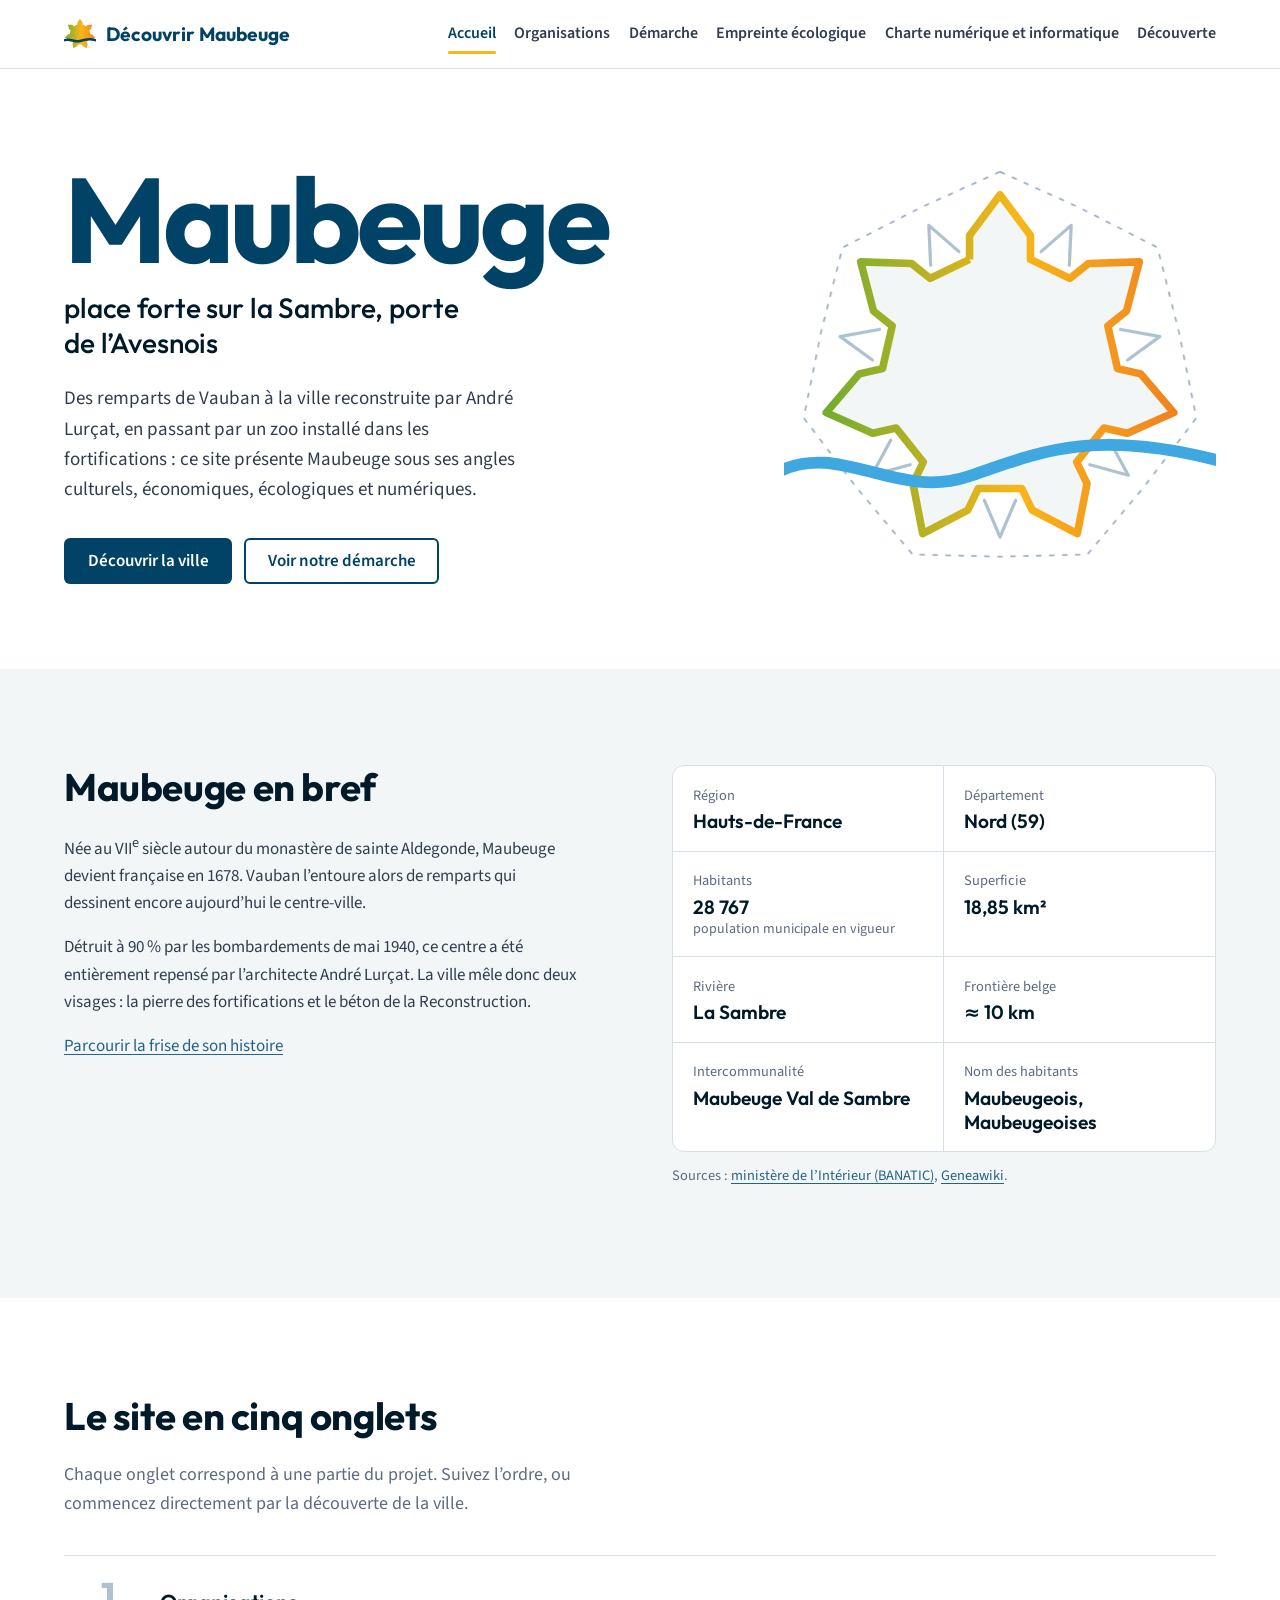
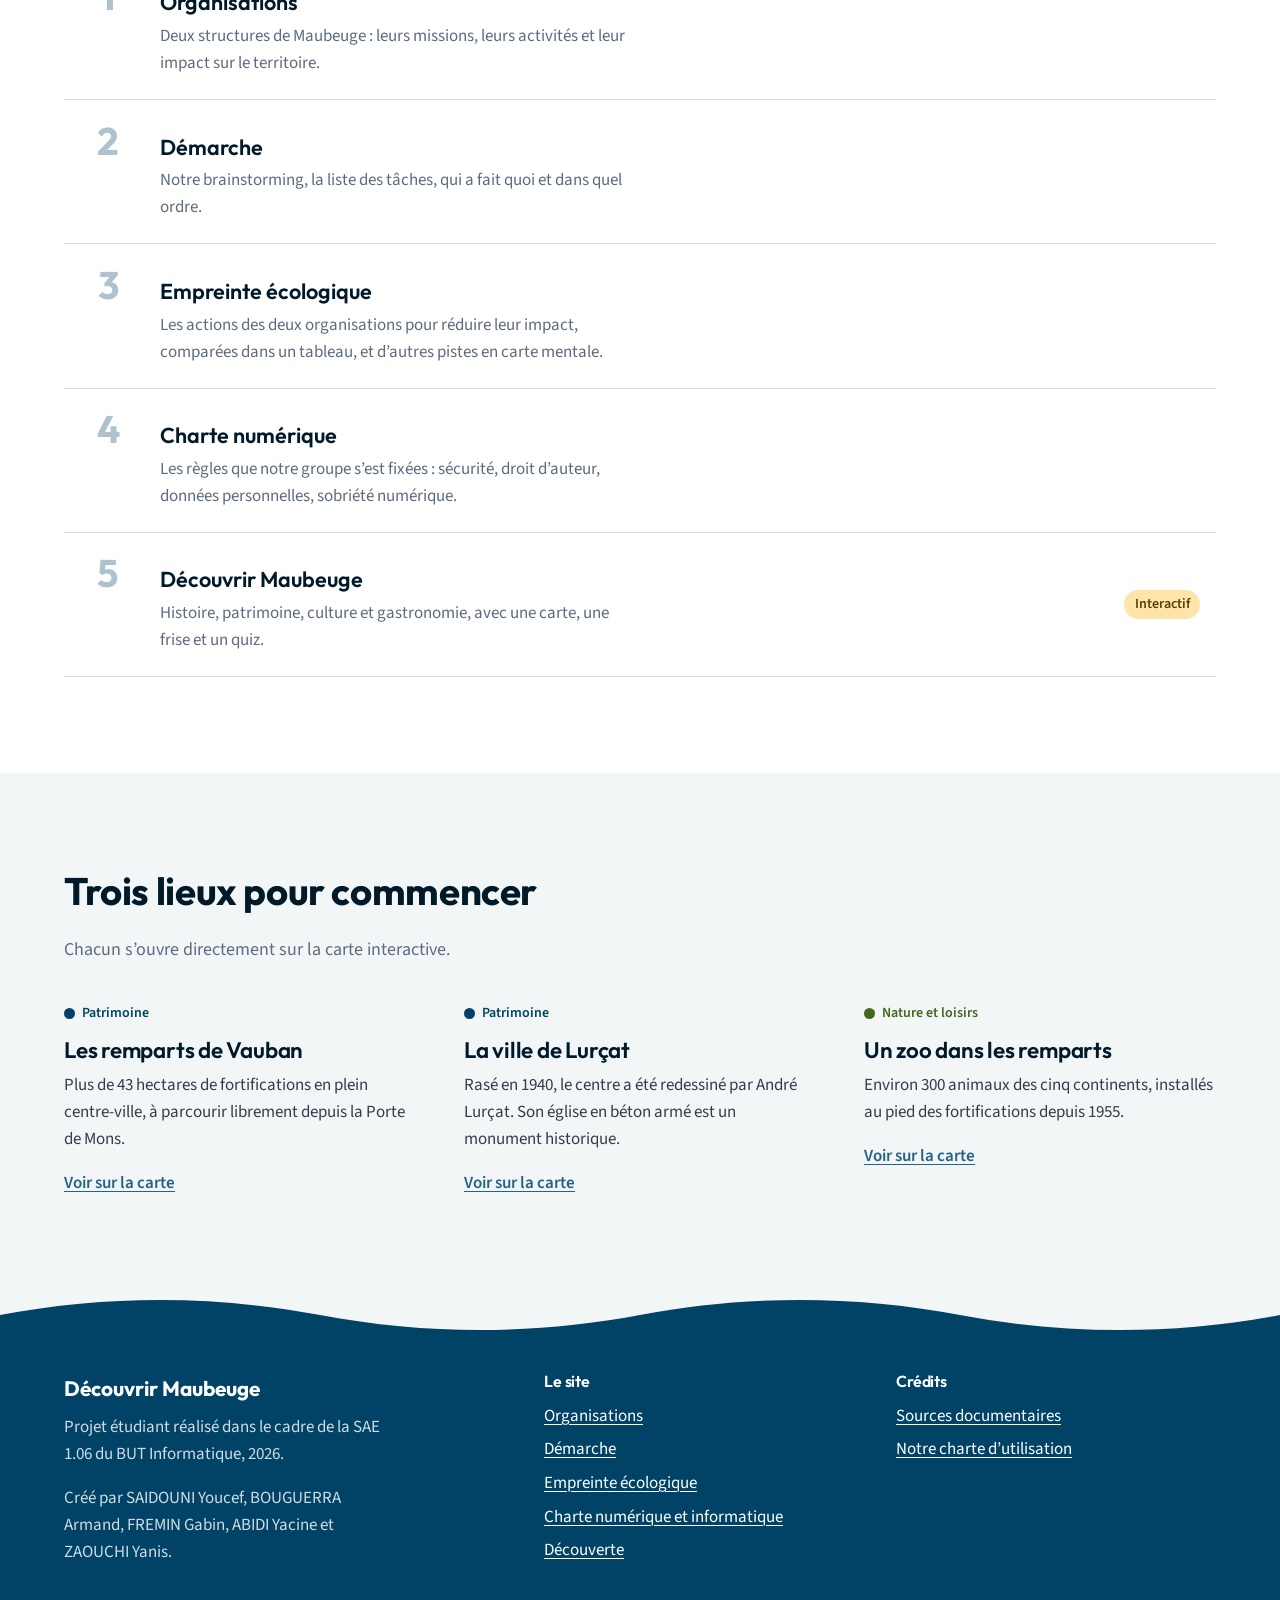
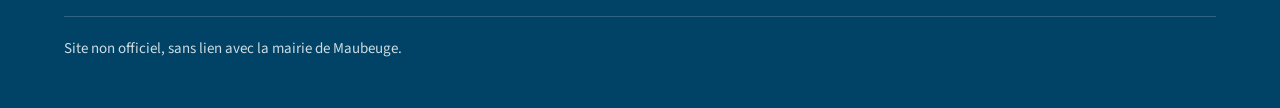
==== index.html @ 4a70b4d7 "Add files via upload" ====
<!DOCTYPE html>
<html lang="fr">
<head>
  <meta charset="UTF-8">
  <meta name="viewport" content="width=device-width, initial-scale=1">
  <title>Découvrir Maubeuge — Accueil</title>
  <meta name="description" content="Site étudiant de découverte de Maubeuge : patrimoine, histoire, organisations locales, empreinte écologique et charte numérique.">
  <link rel="preconnect" href="https://fonts.googleapis.com">
  <link rel="preconnect" href="https://fonts.gstatic.com" crossorigin>
  <link rel="stylesheet" href="https://fonts.googleapis.com/css2?family=Outfit:wght@500;600;700&family=Source+Sans+3:ital,wght@0,400;0,600;1,400&display=swap">
  <link rel="stylesheet" href="css/style.css">
  <link rel="stylesheet" href="css/accueil.css">
</head>
<body>
  <a class="skip-link" href="#contenu">Aller au contenu</a>

  <!-- ============ EN-TÊTE (identique sur toutes les pages) ============ -->
  <header class="site-header">
    <div class="wrap site-header__inner">
      <a class="brand" href="index.html">
        <svg class="brand__mark" viewBox="30 26 340 340" aria-hidden="true" focusable="false">
          <defs>
            <linearGradient id="brand-arc" x1="0" y1="0" x2="1" y2="0">
              <stop offset="0" stop-color="#72AD2E"/>
              <stop offset="0.55" stop-color="#F9B619"/>
              <stop offset="1" stop-color="#F0831F"/>
            </linearGradient>
          </defs>
          <path fill="url(#brand-arc)" d="M171.8 94.8 L171.8 72.7 L200.0 35.0 L228.2 72.7 L228.2 94.8 L264.7 112.4 L281.9 98.6 L329.0 97.1 L317.1 142.7 L299.8 156.5 L308.8 195.9 L330.3 200.8 L360.9 236.7 L317.8 255.8 L296.3 250.9 L271.0 282.5 L280.6 302.4 L271.6 348.7 L229.8 326.9 L220.2 307.0 L179.8 307.0 L170.2 326.9 L128.4 348.7 L119.4 302.4 L129.0 282.5 L103.7 250.9 L82.2 255.8 L39.1 236.7 L69.7 200.8 L91.2 195.9 L100.2 156.5 L82.9 142.7 L71.0 97.1 L118.1 98.6 L135.3 112.4 Z"/>
          <path d="M40 262 C 95 238, 140 290, 200 270 S 305 240, 362 262" fill="none" stroke="#004366" stroke-width="26" stroke-linecap="round"/>
        </svg>
        <span>Découvrir Maubeuge</span>
      </a>

      <nav id="site-nav" class="site-nav" aria-label="Navigation principale">
        <ul>
          <li><a href="index.html" aria-current="page">Accueil</a></li>
          <li><a href="organisations.html">Organisations</a></li>
          <li><a href="demarche.html">Démarche</a></li>
          <li><a href="empreinte.html">Empreinte écologique</a></li>
          <li><a href="charte.html">Charte numérique et informatique</a></li>
          <li><a href="decouverte.html">Découverte</a></li>
        </ul>
      </nav>
    </div>
  </header>

  <main id="contenu">

    <!-- ============ HERO ============ -->
    <section class="hero">
      <div class="wrap hero__grid">
        <div class="hero__text">
          <h1 class="hero__title">
            <span class="hero__name">Maubeuge</span>
            <span class="hero__sub">place forte sur la Sambre, porte de l’Avesnois</span>
          </h1>
          <p class="hero__lead">
            Des remparts de Vauban à la ville reconstruite par André Lurçat, en passant
            par un zoo installé dans les fortifications&nbsp;: ce site présente Maubeuge
            sous ses angles culturels, économiques, écologiques et numériques.
          </p>
          <div class="hero__actions">
            <a class="btn btn--primary" href="decouverte.html">Découvrir la ville</a>
            <a class="btn btn--secondary" href="demarche.html">Voir notre démarche</a>
          </div>
        </div>

        <!-- Plan stylisé d'une place forte bastionnée (illustration, pas un plan réel) -->
        <div class="hero__art" aria-hidden="true">
          <svg class="fort" viewBox="0 0 400 400" focusable="false">
            <defs>
              <linearGradient id="fort-arc" x1="0" y1="0" x2="1" y2="0">
                <stop offset="0" stop-color="#72AD2E"/>
                <stop offset="0.55" stop-color="#F9B619"/>
                <stop offset="1" stop-color="#F0831F"/>
              </linearGradient>
            </defs>
            <path class="fort__glacis" d="M200.0 13.6 L273.7 46.9 L345.8 83.8 L365.7 162.2 L381.8 241.5 L332.9 306.0 L280.9 368.0 L200.0 370.0 L119.1 368.0 L67.1 306.0 L18.2 241.5 L34.3 162.2 L54.2 83.8 L126.3 46.9 Z"/>
            <path class="fort__demilunes" d="M238.1 87.5 L265.9 63.2 L264.2 100.0 M311.7 159.6 L348.0 166.2 L318.2 187.9 M301.2 262.2 L318.7 294.6 L283.2 284.8 M214.5 317.9 L200.0 351.8 L185.5 317.9 M116.8 284.8 L81.3 294.6 L98.8 262.2 M81.8 187.9 L52.0 166.2 L88.3 159.6 M135.8 100.0 L134.1 63.2 L161.9 87.5"/>
            <path class="fort__enceinte" pathLength="1" d="M171.8 94.8 L171.8 72.7 L200.0 35.0 L228.2 72.7 L228.2 94.8 L264.7 112.4 L281.9 98.6 L329.0 97.1 L317.1 142.7 L299.8 156.5 L308.8 195.9 L330.3 200.8 L360.9 236.7 L317.8 255.8 L296.3 250.9 L271.0 282.5 L280.6 302.4 L271.6 348.7 L229.8 326.9 L220.2 307.0 L179.8 307.0 L170.2 326.9 L128.4 348.7 L119.4 302.4 L129.0 282.5 L103.7 250.9 L82.2 255.8 L39.1 236.7 L69.7 200.8 L91.2 195.9 L100.2 156.5 L82.9 142.7 L71.0 97.1 L118.1 98.6 L135.3 112.4 Z"/>
            <path class="fort__sambre" pathLength="1" d="M-6 292 C 50 262, 105 318, 170 296 S 285 250, 406 282"/>
          </svg>
        </div>
      </div>
    </section>

    <!-- ============ MAUBEUGE EN BREF ============ -->
    <section class="section section--alt" aria-labelledby="bref-titre">
      <div class="wrap bref">
        <div class="prose">
          <h2 id="bref-titre">Maubeuge en bref</h2>
          <p>
            Née au VII<sup>e</sup> siècle autour du monastère de sainte Aldegonde, Maubeuge
            devient française en 1678. Vauban l’entoure alors de remparts qui dessinent
            encore aujourd’hui le centre-ville.
          </p>
          <p>
            Détruit à 90&nbsp;% par les bombardements de mai 1940, ce centre a été entièrement
            repensé par l’architecte André Lurçat. La ville mêle donc deux visages&nbsp;:
            la pierre des fortifications et le béton de la Reconstruction.
          </p>
          <p>
            <a href="decouverte.html#histoire">Parcourir la frise de son histoire</a>
          </p>
        </div>

        <div>
          <dl class="idcard" aria-label="Carte d’identité de Maubeuge">
            <div><dt>Région</dt><dd>Hauts-de-France</dd></div>
            <div><dt>Département</dt><dd>Nord (59)</dd></div>
            <div><dt>Habitants</dt><dd>28 767<small>population municipale en vigueur</small></dd></div>
            <div><dt>Superficie</dt><dd>18,85 km²</dd></div>
            <div><dt>Rivière</dt><dd>La Sambre</dd></div>
            <div><dt>Frontière belge</dt><dd>≈ 10 km</dd></div>
            <div><dt>Intercommunalité</dt><dd>Maubeuge Val de Sambre</dd></div>
            <div><dt>Nom des habitants</dt><dd>Maubeugeois, Maubeugeoises</dd></div>
          </dl>
          <p class="source-note">
            Sources&nbsp;: <a href="https://www.banatic.interieur.gouv.fr/commune/59392-Maubeuge">ministère de l’Intérieur (BANATIC)</a>,
            <a href="https://fr.geneawiki.com/wiki/59392_-_Maubeuge">Geneawiki</a>.
          </p>
        </div>
      </div>
    </section>

    <!-- ============ SOMMAIRE DES 5 ONGLETS ============ -->
    <section class="section" aria-labelledby="sommaire-titre">
      <div class="wrap">
        <h2 id="sommaire-titre">Le site en cinq onglets</h2>
        <p class="section__intro">
          Chaque onglet correspond à une partie du projet. Suivez l’ordre, ou commencez
          directement par la découverte de la ville.
        </p>

        <ol class="sommaire">
          <li>
            <a class="sommaire__item" href="organisations.html">
              <span class="sommaire__num" aria-hidden="true">1</span>
              <span>
                <span class="sommaire__title">Organisations</span>
                <span class="sommaire__desc">Deux structures de Maubeuge&nbsp;: leurs missions, leurs activités et leur impact sur le territoire.</span>
              </span>
            </a>
          </li>
          <li>
            <a class="sommaire__item" href="demarche.html">
              <span class="sommaire__num" aria-hidden="true">2</span>
              <span>
                <span class="sommaire__title">Démarche</span>
                <span class="sommaire__desc">Notre brainstorming, la liste des tâches, qui a fait quoi et dans quel ordre.</span>
              </span>
            </a>
          </li>
          <li>
            <a class="sommaire__item" href="empreinte.html">
              <span class="sommaire__num" aria-hidden="true">3</span>
              <span>
                <span class="sommaire__title">Empreinte écologique</span>
                <span class="sommaire__desc">Les actions des deux organisations pour réduire leur impact, comparées dans un tableau, et d’autres pistes en carte mentale.</span>
              </span>
            </a>
          </li>
          <li>
            <a class="sommaire__item" href="charte.html">
              <span class="sommaire__num" aria-hidden="true">4</span>
              <span>
                <span class="sommaire__title">Charte numérique</span>
                <span class="sommaire__desc">Les règles que notre groupe s’est fixées&nbsp;: sécurité, droit d’auteur, données personnelles, sobriété numérique.</span>
              </span>
            </a>
          </li>
          <li>
            <a class="sommaire__item" href="decouverte.html">
              <span class="sommaire__num" aria-hidden="true">5</span>
              <span>
                <span class="sommaire__title">Découvrir Maubeuge</span>
                <span class="sommaire__desc">Histoire, patrimoine, culture et gastronomie, avec une carte, une frise et un quiz.</span>
              </span>
              <span class="sommaire__badge">Interactif</span>
            </a>
          </li>
        </ol>
      </div>
    </section>

    <!-- ============ TROIS LIEUX ============ -->
    <section class="section section--alt" aria-labelledby="lieux-titre">
      <div class="wrap">
        <h2 id="lieux-titre">Trois lieux pour commencer</h2>
        <p class="section__intro">Chacun s’ouvre directement sur la carte interactive.</p>

        <ul class="teasers">
          <li class="teaser">
            <span class="tag tag--patrimoine">Patrimoine</span>
            <h3>Les remparts de Vauban</h3>
            <p>Plus de 43 hectares de fortifications en plein centre-ville, à parcourir librement depuis la Porte de Mons.</p>
            <a href="decouverte.html#carte">Voir <span class="sr-only">les remparts </span>sur la carte</a>
          </li>
          <li class="teaser">
            <span class="tag tag--patrimoine">Patrimoine</span>
            <h3>La ville de Lurçat</h3>
            <p>Rasé en 1940, le centre a été redessiné par André Lurçat. Son église en béton armé est un monument historique.</p>
            <a href="decouverte.html#carte">Voir <span class="sr-only">l’église Saint-Pierre-Saint-Paul </span>sur la carte</a>
          </li>
          <li class="teaser">
            <span class="tag tag--nature">Nature et loisirs</span>
            <h3>Un zoo dans les remparts</h3>
            <p>Environ 300 animaux des cinq continents, installés au pied des fortifications depuis 1955.</p>
            <a href="decouverte.html#carte">Voir <span class="sr-only">le zoo </span>sur la carte</a>
          </li>
        </ul>
      </div>
    </section>

  </main>

  <!-- ============ PIED DE PAGE (identique sur toutes les pages) ============ -->
  <footer class="site-footer">
    <svg class="site-footer__wave" viewBox="0 0 1440 40" preserveAspectRatio="none" aria-hidden="true" focusable="false">
      <path d="M0 40 V22 C120 2 240 2 360 22 C480 42 600 42 720 22 C840 2 960 2 1080 22 C1200 42 1320 42 1440 22 V40 Z"/>
    </svg>
    <div class="site-footer__body">
      <div class="wrap">
        <div class="site-footer__grid">
          <div>
            <p class="site-footer__brand">Découvrir Maubeuge</p>
            <p>Projet étudiant réalisé dans le cadre de la SAE 1.06 du BUT Informatique, 2026.</p>
            <p>Créé par SAIDOUNI Youcef, BOUGUERRA Armand, FREMIN Gabin, ABIDI Yacine et ZAOUCHI Yanis.</p>
          </div>
          <nav aria-label="Pied de page">
            <h2>Le site</h2>
            <ul>
              <li><a href="organisations.html">Organisations</a></li>
              <li><a href="demarche.html">Démarche</a></li>
              <li><a href="empreinte.html">Empreinte écologique</a></li>
              <li><a href="charte.html">Charte numérique et informatique</a></li>
              <li><a href="decouverte.html">Découverte</a></li>
            </ul>
          </nav>
          <div>
            <h2>Crédits</h2>
            <ul>
              <li><a href="decouverte.html#sources">Sources documentaires</a></li>
              <li><a href="charte.html">Notre charte d’utilisation</a></li>
            </ul>
          </div>
        </div>
        <p class="site-footer__legal">Site non officiel, sans lien avec la mairie de Maubeuge.</p>
      </div>
    </div>
  </footer>

</body>
</html>
---- css/style.css ----
/* ==========================================================================
   Découvrir Maubeuge — feuille de style commune
   À utiliser sur TOUTES les pages du site (accueil + 5 onglets).
   Les couleurs viennent de la charte « Palette Ville de Maubeuge ».
   ========================================================================== */

:root {
  /* --- Échelles de la palette (extraits utiles) --- */
  --bleu-50: #F2F6F7;
  --bleu-100: #CFDCE2;
  --bleu-200: #ADC2CE;
  --bleu-600: #225C7A;
  --bleu-700: #004366;
  --bleu-800: #003855;
  --bleu-900: #001A2A;

  --sambre-50: #F5FBFD;
  --sambre-100: #C7E6F6;
  --sambre-300: #6BBCE7;
  --sambre-400: #40A8E0;
  --sambre-700: #246386;

  --vert-50: #F8FBF5;
  --vert-100: #D6E7C2;
  --vert-400: #72AD2E;
  --vert-600: #507B20;
  --vert-700: #43671B;

  --orange-50: #FEF9F4;
  --orange-100: #FBDBBE;
  --orange-400: #F0831F;
  --orange-600: #A95B15;
  --orange-700: #8E4C12;

  --soleil-50: #FFFBF4;
  --soleil-100: #FDE4A8;
  --soleil-300: #F9B619;
  --soleil-900: #5A4108;

  --ardoise-50: #FAFBFC;
  --ardoise-100: #D6DEE7;
  --ardoise-300: #93A8C0;
  --ardoise-600: #5C6B7F;
  --ardoise-700: #4D5C6E;
  --ardoise-900: #313D4D;

  /* --- Rôles (à utiliser dans le code des pages) --- */
  --color-bg: #FFFFFF;
  --color-bg-alt: #F2F6F7;
  --color-border: #D6DEE7;
  --color-text: #313D4D;
  --color-muted: #5C6B7F;
  --color-heading: #001A2A;
  --color-primary: #004366;
  --color-link: #246386;
  --color-accent: #F0831F;
  --color-highlight: #F9B619;
  --color-success: #507B20;
  --color-warning: #FDE4A8;
  --color-danger: #B42318;

  /* Dégradé signature : l'arc vert → jaune → orange */
  --gradient-arc: linear-gradient(90deg, #72AD2E, #F9B619 55%, #F0831F);

  /* --- Typographie --- */
  --font-display: "Outfit", "Avenir Next", "Segoe UI", system-ui, sans-serif;
  --font-text: "Source Sans 3", "Source Sans Pro", "Segoe UI", system-ui, sans-serif;

  /* --- Mise en page --- */
  --container: 72rem;
  --gutter: clamp(1.25rem, 4vw, 2.5rem);
  --space-section: clamp(3.5rem, 8vw, 6rem);
  --radius-s: 6px;
  --radius-m: 12px;
  --radius-l: 20px;
  --header-h: 4.25rem;
}

/* ---------- Base ---------- */
*,
*::before,
*::after {
  box-sizing: border-box;
}

html {
  scroll-behavior: smooth;
  scroll-padding-top: calc(var(--header-h) + 1rem);
  -webkit-text-size-adjust: 100%;
}

body {
  margin: 0;
  font-family: var(--font-text);
  font-size: 1.0625rem;
  line-height: 1.6;
  color: var(--color-text);
  background: var(--color-bg);
}

img,
svg {
  max-width: 100%;
  display: block;
}

h1,
h2,
h3,
h4 {
  font-family: var(--font-display);
  color: var(--color-heading);
  line-height: 1.15;
  letter-spacing: -0.01em;
  margin: 0 0 0.6em;
}

h1 {
  font-size: clamp(2.4rem, 6vw, 3.75rem);
  font-weight: 700;
}

h2 {
  font-size: clamp(1.75rem, 3.6vw, 2.4rem);
  font-weight: 700;
}

h3 {
  font-size: 1.25rem;
  font-weight: 600;
}

p {
  margin: 0 0 1em;
}

a {
  color: var(--color-link);
  text-decoration-thickness: 1px;
  text-underline-offset: 0.18em;
}

a:hover {
  text-decoration-thickness: 2px;
}

:focus-visible {
  outline: 3px solid var(--sambre-700);
  outline-offset: 3px;
  border-radius: 2px;
}

.sr-only {
  position: absolute;
  width: 1px;
  height: 1px;
  padding: 0;
  margin: -1px;
  overflow: hidden;
  clip: rect(0, 0, 0, 0);
  white-space: nowrap;
  border: 0;
}

.skip-link {
  position: absolute;
  left: 1rem;
  top: -4rem;
  z-index: 100;
  padding: 0.6rem 1rem;
  background: var(--color-primary);
  color: #fff;
  border-radius: var(--radius-s);
  font-weight: 600;
}

.skip-link:focus {
  top: 1rem;
}

.wrap {
  width: 100%;
  max-width: calc(var(--container) + 2 * var(--gutter));
  margin-inline: auto;
  padding-inline: var(--gutter);
}

/* ---------- Sections ---------- */
.section {
  padding-block: var(--space-section);
}

.section--alt {
  background: var(--color-bg-alt);
}

.section__intro {
  max-width: 62ch;
  font-size: 1.125rem;
  color: var(--color-muted);
  margin-bottom: 2.25rem;
}

.prose {
  max-width: 65ch;
}

/* ---------- Boutons ---------- */
.btn {
  display: inline-flex;
  align-items: center;
  justify-content: center;
  gap: 0.5rem;
  min-height: 2.9rem;
  padding: 0.65rem 1.35rem;
  border: 2px solid transparent;
  border-radius: var(--radius-s);
  font-family: var(--font-text);
  font-size: 1.0625rem;
  font-weight: 600;
  line-height: 1.2;
  text-decoration: none;
  cursor: pointer;
  transition: background-color 0.15s ease, color 0.15s ease, border-color 0.15s ease;
}

.btn--primary {
  background: var(--color-primary);
  color: #fff;
}

.btn--primary:hover {
  background: var(--bleu-800);
}

.btn--secondary {
  background: transparent;
  color: var(--color-primary);
  border-color: var(--color-primary);
}

.btn--secondary:hover {
  background: var(--bleu-50);
}

.btn:disabled {
  opacity: 0.45;
  cursor: not-allowed;
}

/* ---------- En-tête ---------- */
.site-header {
  position: sticky;
  top: 0;
  z-index: 1000;
  background: rgba(255, 255, 255, 0.96);
  border-bottom: 1px solid var(--color-border);
  backdrop-filter: saturate(1.4) blur(6px);
}

.site-header__inner {
  display: flex;
  align-items: center;
  justify-content: space-between;
  gap: 1.5rem;
  min-height: var(--header-h);
}

.brand {
  display: inline-flex;
  align-items: center;
  gap: 0.6rem;
  font-family: var(--font-display);
  font-weight: 700;
  font-size: 1.2rem;
  color: var(--color-primary);
  text-decoration: none;
  white-space: nowrap;
}

.brand__mark {
  width: 2rem;
  height: 2rem;
  flex: none;
}

.site-nav ul {
  display: flex;
  flex-wrap: wrap;
  gap: 0.25rem 1.15rem;
  margin: 0;
  padding: 0;
  list-style: none;
}

.site-nav a {
  position: relative;
  display: inline-block;
  padding-block: 0.45rem;
  color: var(--ardoise-900);
  font-weight: 600;
  font-size: 1rem;
  text-decoration: none;
}

.site-nav a::after {
  content: "";
  position: absolute;
  left: 0;
  right: 0;
  bottom: 0;
  height: 3px;
  border-radius: 2px;
  background: transparent;
  transition: background-color 0.15s ease;
}

.site-nav a:hover {
  color: var(--color-primary);
}

.site-nav a:hover::after {
  background: var(--bleu-100);
}

.site-nav a[aria-current="page"] {
  color: var(--color-primary);
}

/* Onglet actif : souligné jaune soleil (rôle « surlignage » de la charte) */
.site-nav a[aria-current="page"]::after {
  background: var(--color-highlight);
}

.nav-toggle {
  display: none;
}

@media (max-width: 68rem) {
  .site-nav {
    position: absolute;
    top: 100%;
    left: 0;
    right: 0;
    display: block;
    background: #fff;
    border-bottom: 1px solid var(--color-border);
    box-shadow: 0 12px 24px -12px rgba(0, 26, 42, 0.25);
  }

  .site-nav ul {
    flex-direction: column;
    gap: 0;
    padding: 0.5rem var(--gutter) 1rem;
  }

  .site-nav a {
    display: block;
    padding-block: 0.8rem;
    border-bottom: 1px solid var(--bleu-50);
  }

  .site-nav a::after {
    right: auto;
    width: 2.5rem;
  }

  .site-header__inner {
    position: relative;
  }
}

@media (max-width: 26rem) {
  .site-header__inner {
    gap: 0.75rem;
  }

  .brand {
    font-size: 1.05rem;
    gap: 0.45rem;
  }

  .brand__mark {
    width: 1.7rem;
    height: 1.7rem;
  }
}

/* ---------- Pied de page ---------- */
.site-footer {
  margin-top: 0;
  color: #fff;
}

.site-footer__wave {
  width: 100%;
  height: 2.5rem;
  fill: var(--color-primary);
  margin-bottom: -1px;
}

/* Si la dernière section de la page a un fond alterné, la vague se pose dessus */
main:has(> .section--alt:last-child) + .site-footer {
  background: var(--color-bg-alt);
}

.site-footer__body {
  background: var(--color-primary);
  padding-block: 2.5rem 2rem;
}

.site-footer__grid {
  display: grid;
  grid-template-columns: 1.4fr 1fr 1fr;
  gap: 2rem;
}

.site-footer__brand {
  font-family: var(--font-display);
  font-weight: 700;
  font-size: 1.3rem;
  margin-bottom: 0.5rem;
}

.site-footer p {
  color: var(--bleu-100);
  max-width: 40ch;
}

.site-footer p.site-footer__brand {
  color: #fff;
}

.site-footer h2 {
  color: #fff;
  font-size: 1rem;
  font-weight: 600;
  margin-bottom: 0.75rem;
}

.site-footer ul {
  list-style: none;
  margin: 0;
  padding: 0;
  display: grid;
  gap: 0.4rem;
}

.site-footer a {
  color: #fff;
}

.site-footer :focus-visible {
  outline-color: var(--soleil-300);
}

.site-footer p.site-footer__legal {
  max-width: none;
  margin-top: 2rem;
  padding-top: 1.25rem;
  border-top: 1px solid rgba(255, 255, 255, 0.18);
  font-size: 0.9375rem;
}

@media (max-width: 48rem) {
  .site-footer__grid {
    grid-template-columns: 1fr;
  }
}

/* ---------- Petits composants partagés ---------- */
.tag {
  display: inline-flex;
  align-items: center;
  gap: 0.4rem;
  font-size: 0.875rem;
  font-weight: 600;
  line-height: 1.3;
}

.tag::before {
  content: "";
  width: 0.7rem;
  height: 0.7rem;
  border-radius: 50%;
  background: currentColor;
  flex: none;
}

/* Catégories : la couleur du texte respecte le contraste AA sur fond blanc */
.tag--patrimoine { color: var(--bleu-700); }
.tag--nature { color: var(--vert-700); }
.tag--culture { color: var(--orange-700); }
.tag--memoire { color: var(--ardoise-700); }

.source-note {
  font-size: 0.9rem;
  color: var(--color-muted);
}

/* Tableau avec défilement horizontal si l'écran est trop étroit */
.table-wrap {
  overflow-x: auto;
  border: 1px solid var(--color-border);
  border-radius: var(--radius-m);
  background: #fff;
}

.table-wrap table {
  width: 100%;
  border-collapse: collapse;
}

.table-wrap th,
.table-wrap td {
  padding: 0.85rem 1rem;
  text-align: left;
  vertical-align: top;
  border-bottom: 1px solid var(--color-border);
}

.table-wrap tbody tr:last-child > * {
  border-bottom: 0;
}

.table-wrap thead th {
  font-family: var(--font-display);
  font-size: 1.05rem;
  font-weight: 600;
  color: var(--color-heading);
  background: var(--color-bg-alt);
}

.table-wrap thead td {
  background: var(--color-bg-alt);
}

/* Liste de sources en deux colonnes (onglets 1 à 4) */
.sources-grid {
  display: grid;
  grid-template-columns: repeat(2, minmax(0, 1fr));
  gap: 1.5rem clamp(2rem, 5vw, 4rem);
}

.sources-grid h3 {
  font-size: 1.1rem;
  margin-bottom: 0.6rem;
}

.sources-grid ul {
  margin: 0;
  padding-left: 1.1rem;
  font-size: 0.975rem;
}

.sources-grid li {
  margin-bottom: 0.45rem;
}

.sources-grid a {
  overflow-wrap: anywhere;
}

@media (max-width: 52rem) {
  .sources-grid {
    grid-template-columns: 1fr;
  }
}

/* ---------- Graphique en barres horizontales (onglets 1 et 4) ----------
   Sur la figure : style="--max: 1000" (valeur la plus grande)
   Sur chaque ligne : style="--v: 420" ; classe is-accent pour la mettre en avant */
.bars {
  margin: 1.75rem 0 0;
  padding: 1.25rem 1.25rem 1rem;
  border: 1px solid var(--color-border);
  border-radius: var(--radius-m);
  background: #fff;
}

.bars figcaption {
  display: flex;
  flex-wrap: wrap;
  justify-content: space-between;
  gap: 0.5rem 1.5rem;
  margin-bottom: 1.1rem;
}

.bars__title {
  font-family: var(--font-display);
  font-size: 1.1rem;
  font-weight: 600;
  color: var(--color-heading);
}

.bars__legend {
  display: flex;
  flex-wrap: wrap;
  gap: 0.35rem 1rem;
  font-size: 0.9rem;
  color: var(--color-muted);
}

.bars__key {
  display: inline-flex;
  align-items: center;
  gap: 0.4rem;
}

.bars__key::before {
  content: "";
  width: 0.8rem;
  height: 0.8rem;
  border-radius: 3px;
  background: var(--ardoise-300);
}

.bars__key--accent::before {
  background: var(--vert-600);
}

.bars__list {
  display: grid;
  gap: 0.8rem;
  margin: 0 0 0.75rem;
  padding: 0;
  list-style: none;
}

.bars__list li {
  display: grid;
  grid-template-columns: 12.5rem minmax(0, 1fr) 4.5rem;
  grid-template-areas: "label track value";
  align-items: center;
  gap: 0.75rem;
}

.bars__label {
  grid-area: label;
  font-weight: 600;
  line-height: 1.3;
}

.bars__label small {
  font-size: 0.875rem;
  font-weight: 400;
  color: var(--color-muted);
}

.bars__track {
  grid-area: track;
  height: 12px;
}

/* Longueur proportionnelle à la valeur */
.bars__bar {
  display: block;
  height: 100%;
  width: calc(var(--v) / var(--max) * 100%);
  min-width: 4px;
  border-radius: 0 4px 4px 0;
  background: var(--ardoise-300);
}

.is-accent .bars__bar {
  background: var(--vert-600);
}

.bars__value {
  grid-area: value;
  text-align: right;
  font-weight: 600;
  font-variant-numeric: tabular-nums;
  white-space: nowrap;
  color: var(--color-heading);
}

.bars .source-note {
  margin: 0;
}

@media (max-width: 36rem) {
  .bars__list li {
    grid-template-columns: minmax(0, 1fr) auto;
    grid-template-areas:
      "label value"
      "track track";
    gap: 0.35rem 0.75rem;
  }
}

/* ---------- En-tête des pages d'onglet ---------- */
.page-head {
  padding-block: clamp(2.5rem, 6vw, 4.5rem) 2rem;
  border-bottom: 1px solid var(--color-border);
}

.page-head h1 {
  font-size: clamp(2.6rem, 7vw, 4.5rem);
  letter-spacing: -0.03em;
  color: var(--color-primary);
  margin-bottom: 1rem;
}

.page-head__kicker {
  display: inline-flex;
  align-items: center;
  gap: 0.6rem;
  margin: 0 0 0.9rem;
  font-weight: 600;
  color: var(--color-muted);
}

.page-head__num {
  display: grid;
  place-items: center;
  width: 2rem;
  height: 2rem;
  border-radius: 50%;
  background: var(--color-primary);
  color: #fff;
  font-family: var(--font-display);
  font-weight: 700;
  line-height: 1;
}

.page-head__lead {
  max-width: 58ch;
  font-size: 1.1875rem;
  margin-bottom: 2rem;
}

/* Sommaire de la page (pastilles) */
.toc ul {
  display: flex;
  flex-wrap: wrap;
  gap: 0.5rem;
  margin: 0;
  padding: 0;
  list-style: none;
}

.toc a {
  display: inline-block;
  padding: 0.4rem 0.9rem;
  border: 1px solid var(--color-border);
  border-radius: 999px;
  color: var(--color-primary);
  font-weight: 600;
  font-size: 0.975rem;
  text-decoration: none;
  transition: background-color 0.15s ease, border-color 0.15s ease;
}

.toc a:hover {
  background: var(--bleu-50);
  border-color: var(--bleu-200);
}

/* ---------- Navigation entre onglets (bas de page) ---------- */
.pager {
  padding-block: 2.5rem;
  border-top: 1px solid var(--color-border);
}

.pager__inner {
  display: grid;
  grid-template-columns: repeat(2, minmax(0, 1fr));
  gap: 1rem;
}

.pager__link {
  display: flex;
  flex-direction: column;
  gap: 0.15rem;
  padding: 1rem 1.25rem;
  border: 1px solid var(--color-border);
  border-radius: var(--radius-m);
  color: inherit;
  text-decoration: none;
  transition: background-color 0.15s ease, border-color 0.15s ease;
}

.pager__link:hover {
  background: var(--bleu-50);
  border-color: var(--bleu-200);
}

.pager__link--next {
  grid-column: 2;
  text-align: right;
}

.pager__dir {
  font-size: 0.9375rem;
  font-weight: 600;
  color: var(--color-muted);
}

.pager__title {
  font-family: var(--font-display);
  font-size: 1.2rem;
  font-weight: 600;
  color: var(--color-primary);
}

@media (max-width: 36rem) {
  .pager__inner {
    grid-template-columns: 1fr;
  }

  .pager__link--next {
    grid-column: auto;
  }
}

/* ---------- État d'avancement (✓ fait, ◐ en cours, ○ à faire) ----------
   La forme du repère change avec l'état : l'information ne passe pas
   que par la couleur. */
.status {
  display: inline-flex;
  align-items: center;
  gap: 0.4rem;
  padding: 0.15rem 0.65rem;
  border-radius: 999px;
  font-size: 0.875rem;
  font-weight: 600;
  line-height: 1.4;
  white-space: nowrap;
}

.status::before {
  content: "";
  flex: none;
  width: 0.6rem;
  height: 0.6rem;
  border-radius: 50%;
  border: 2px solid currentColor;
}

.status--done {
  background: var(--vert-50);
  color: var(--vert-700);
  box-shadow: inset 0 0 0 1px var(--vert-100);
}

.status--done::before {
  content: "✓";
  width: auto;
  height: auto;
  border: 0;
  font-size: 0.8rem;
  line-height: 1;
}

.status--doing {
  background: var(--soleil-50);
  color: var(--soleil-900);
  box-shadow: inset 0 0 0 1px var(--soleil-100);
}

.status--doing::before {
  background: linear-gradient(90deg, currentColor 50%, transparent 50%);
}

.status--todo {
  background: var(--ardoise-50);
  color: var(--ardoise-700);
  box-shadow: inset 0 0 0 1px var(--ardoise-100);
}

/* ---------- Carte mentale (onglets 2 et 3) ----------
   Structure : un nœud central, deux listes de branches (gauche, droite)
   et un pied facultatif. Les traits sont décoratifs et gérés en CSS ;
   sans JavaScript, la carte reste lisible sous forme de cartes. */
.mindmap {
  position: relative;
  display: grid;
  grid-template-columns: minmax(0, 1fr) minmax(10rem, 14rem) minmax(0, 1fr);
  grid-template-areas:
    "left center right"
    "foot foot foot";
  align-items: center;
  column-gap: clamp(3rem, 6vw, 5.5rem);
  row-gap: 3.5rem;
}

.mindmap__links {
  position: absolute;
  inset: 0;
  width: 100%;
  height: 100%;
  overflow: visible;
  pointer-events: none;
}

.mindmap__center {
  grid-area: center;
  position: relative;
  display: grid;
  place-items: center;
  aspect-ratio: 1;
  margin: 0;
  padding: 1.25rem;
  border: 6px solid transparent;
  border-radius: 50%;
  /* Disque bleu Maubeuge cerclé par l'arc du logo */
  background: linear-gradient(var(--color-primary), var(--color-primary)) padding-box,
    var(--gradient-arc) border-box;
  box-shadow: inset 0 0 0 3px #fff;
  color: #fff;
  font-family: var(--font-display);
  font-size: 1.3rem;
  font-weight: 700;
  line-height: 1.2;
  text-align: center;
  text-wrap: balance;
}

.mindmap__col {
  position: relative;
  display: grid;
  gap: 1.25rem;
  margin: 0;
  padding: 0;
  list-style: none;
}

.mindmap__col--left {
  grid-area: left;
}

.mindmap__col--right {
  grid-area: right;
}

.mindmap__foot {
  grid-area: foot;
  position: relative;
}

.mindmap__branch {
  --branch: var(--bleu-700);
  --branch-ink: var(--bleu-700);
  position: relative;
  padding: 1rem 1.15rem 1.1rem;
  border: 1px solid var(--color-border);
  border-radius: var(--radius-m);
  background: #fff;
}

.mindmap__title {
  display: flex;
  align-items: center;
  gap: 0.55rem;
  margin: 0 0 0.5rem;
  font-size: 1.15rem;
  color: var(--branch-ink);
}

.mindmap__title::before {
  content: "";
  flex: none;
  width: 0.8rem;
  height: 0.8rem;
  border-radius: 50%;
  background: var(--branch);
}

.mindmap__branch ul {
  margin: 0;
  padding-left: 1.1rem;
  font-size: 0.975rem;
}

.mindmap__branch li + li {
  margin-top: 0.3rem;
}

.mindmap__branch--vert { --branch: var(--vert-400); --branch-ink: var(--vert-700); }
.mindmap__branch--orange { --branch: var(--orange-400); --branch-ink: var(--orange-700); }
.mindmap__branch--soleil { --branch: var(--soleil-300); --branch-ink: var(--soleil-900); }
.mindmap__branch--sambre { --branch: var(--sambre-400); --branch-ink: var(--sambre-700); }
.mindmap__branch--bleu { --branch: var(--bleu-700); --branch-ink: var(--bleu-700); }
.mindmap__branch--ardoise { --branch: var(--ardoise-300); --branch-ink: var(--ardoise-700); }

/* Tablette et téléphone : la carte devient une arborescence verticale */
@media (max-width: 56rem) {
  .mindmap {
    grid-template-columns: minmax(0, 1fr);
    grid-template-areas:
      "center"
      "left"
      "right"
      "foot";
    row-gap: 0;
  }

  .mindmap__links {
    display: none;
  }

  .mindmap__center {
    justify-self: start;
    aspect-ratio: auto;
    padding: 0.9rem 1.5rem;
    border-radius: var(--radius-l);
    font-size: 1.2rem;
  }

  .mindmap__col,
  .mindmap__foot {
    margin-left: 1.5rem;
    padding: 1.25rem 0 0 1.5rem;
    border-left: 3px solid var(--color-border);
  }

  .mindmap__branch::before {
    content: "";
    position: absolute;
    top: 1.55rem;
    left: calc(-1.5rem - 4px);
    width: calc(1.5rem + 3px);
    height: 3px;
    background: var(--branch);
  }
}

@media (prefers-reduced-motion: reduce) {
  html {
    scroll-behavior: auto;
  }

  *,
  *::before,
  *::after {
    animation-duration: 0.01ms !important;
    animation-iteration-count: 1 !important;
    transition-duration: 0.01ms !important;
  }
}
---- css/accueil.css ----
/* ==========================================================================
   Page d'accueil
   ========================================================================== */

/* ---------- Hero ---------- */
.hero {
  padding-block: clamp(2.5rem, 7vw, 5.5rem) clamp(3rem, 7vw, 5rem);
  overflow: hidden;
}

.hero__grid {
  display: grid;
  grid-template-columns: minmax(0, 1.25fr) minmax(0, 1fr);
  align-items: center;
  gap: clamp(2rem, 5vw, 4rem);
}

.hero__title {
  margin: 0 0 1.5rem;
}

.hero__name {
  display: block;
  font-size: clamp(3.6rem, 11vw, 7.5rem);
  font-weight: 700;
  line-height: 0.95;
  letter-spacing: -0.035em;
  color: var(--color-primary);
}

.hero__sub {
  display: block;
  margin-top: 0.9rem;
  font-size: clamp(1.3rem, 2.6vw, 1.75rem);
  font-weight: 500;
  line-height: 1.25;
  letter-spacing: -0.005em;
  color: var(--color-heading);
  max-width: 22ch;
}

.hero__lead {
  max-width: 52ch;
  font-size: 1.1875rem;
  margin-bottom: 2rem;
}

.hero__actions {
  display: flex;
  flex-wrap: wrap;
  gap: 0.75rem;
}

/* Illustration : plan stylisé d'une place forte bastionnée, traversée par la Sambre */
.hero__art {
  justify-self: end;
  width: min(100%, 27rem);
}

.fort .fort__glacis {
  fill: none;
  stroke: var(--ardoise-300);
  stroke-width: 1.5;
  stroke-dasharray: 5 7;
}

.fort .fort__enceinte {
  fill: var(--bleu-50);
  stroke: url(#fort-arc);
  stroke-width: 7;
  stroke-linejoin: round;
}

.fort .fort__demilunes {
  fill: none;
  stroke: var(--bleu-200);
  stroke-width: 3;
  stroke-linejoin: round;
  stroke-linecap: round;
}

.fort .fort__ville {
  fill: none;
  stroke: var(--bleu-100);
  stroke-width: 2;
}

.fort .fort__sambre {
  fill: none;
  stroke: var(--sambre-400);
  stroke-width: 11;
  stroke-linecap: round;
}

/* Un seul moment animé : le tracé se dessine au chargement */
@media (prefers-reduced-motion: no-preference) {
  .fort .fort__enceinte {
    stroke-dasharray: 1;
    stroke-dashoffset: 1;
    fill-opacity: 0;
    animation: trace 1.8s cubic-bezier(0.65, 0, 0.35, 1) 0.2s forwards,
      remplir 0.8s ease 1.6s forwards;
  }

  .fort .fort__demilunes,
  .fort .fort__glacis,
  .fort .fort__ville {
    opacity: 0;
    animation: apparaitre 0.8s ease 1.7s forwards;
  }

  .fort .fort__sambre {
    stroke-dasharray: 1;
    stroke-dashoffset: 1;
    animation: trace 1.2s ease-out 1.9s forwards;
  }
}

@keyframes trace {
  to { stroke-dashoffset: 0; }
}

@keyframes remplir {
  to { fill-opacity: 1; }
}

@keyframes apparaitre {
  to { opacity: 1; }
}

/* ---------- Maubeuge en bref ---------- */
.bref {
  display: grid;
  grid-template-columns: minmax(0, 1fr) minmax(0, 1fr);
  gap: clamp(2rem, 5vw, 4.5rem);
  align-items: start;
}

.idcard {
  display: grid;
  grid-template-columns: repeat(2, minmax(0, 1fr));
  margin: 0;
  background: #fff;
  border: 1px solid var(--color-border);
  border-radius: var(--radius-m);
  overflow: hidden;
}

.idcard > div {
  padding: 1.1rem 1.25rem;
  border-bottom: 1px solid var(--color-border);
}

.idcard > div:nth-child(odd) {
  border-right: 1px solid var(--color-border);
}

.idcard > div:nth-last-child(-n + 2) {
  border-bottom: 0;
}

.idcard dt {
  font-size: 0.9rem;
  color: var(--color-muted);
  margin-bottom: 0.15rem;
}

.idcard dd {
  margin: 0;
  font-family: var(--font-display);
  font-size: 1.2rem;
  font-weight: 600;
  line-height: 1.25;
  color: var(--color-heading);
}

.idcard dd small {
  display: block;
  font-family: var(--font-text);
  font-size: 0.875rem;
  font-weight: 400;
  color: var(--color-muted);
  margin-top: 0.15rem;
}

.bref .source-note {
  margin-top: 0.75rem;
}

/* ---------- Sommaire des onglets ---------- */
.sommaire {
  list-style: none;
  margin: 0;
  padding: 0;
  border-top: 1px solid var(--color-border);
}

.sommaire li {
  border-bottom: 1px solid var(--color-border);
}

.sommaire__item {
  display: grid;
  grid-template-columns: 4.5rem minmax(0, 1fr) auto;
  align-items: baseline;
  gap: 1rem;
  padding: 1.35rem 1rem 1.35rem 0.5rem;
  color: inherit;
  text-decoration: none;
  border-radius: var(--radius-s);
  transition: background-color 0.15s ease;
}

.sommaire__item:hover {
  background: var(--bleu-50);
}

.sommaire__num {
  font-family: var(--font-display);
  font-size: 2.4rem;
  font-weight: 700;
  line-height: 1;
  color: var(--bleu-200);
  text-align: center;
  transition: color 0.15s ease;
}

.sommaire__item:hover .sommaire__num,
.sommaire__item:focus-visible .sommaire__num {
  color: var(--color-primary);
}

.sommaire__title {
  display: block;
  font-family: var(--font-display);
  font-size: 1.35rem;
  font-weight: 600;
  color: var(--color-heading);
  margin-bottom: 0.2rem;
}

.sommaire__desc {
  display: block;
  max-width: 60ch;
  color: var(--color-muted);
}

.sommaire__badge {
  align-self: center;
  padding: 0.2rem 0.65rem;
  border-radius: 999px;
  background: var(--soleil-100);
  color: var(--soleil-900);
  font-size: 0.875rem;
  font-weight: 600;
  white-space: nowrap;
}

/* ---------- Trois lieux ---------- */
.teasers {
  list-style: none;
  margin: 0;
  padding: 0;
  display: grid;
  grid-template-columns: repeat(3, minmax(0, 1fr));
  gap: clamp(1.5rem, 4vw, 3rem);
}

.teaser h3 {
  margin: 0.6rem 0 0.5rem;
  font-size: 1.4rem;
}

.teaser p {
  color: var(--color-text);
}

.teaser a {
  font-weight: 600;
}

/* ---------- Responsive ---------- */
@media (max-width: 56rem) {
  .hero__grid,
  .bref {
    grid-template-columns: 1fr;
  }

  .hero__art {
    order: -1;
    justify-self: start;
    width: min(60%, 15rem);
  }

  .teasers {
    grid-template-columns: 1fr;
  }
}

@media (max-width: 36rem) {
  .idcard {
    grid-template-columns: 1fr;
  }

  .idcard > div:nth-child(odd) {
    border-right: 0;
  }

  .idcard > div:nth-last-child(2) {
    border-bottom: 1px solid var(--color-border);
  }

  .sommaire__item {
    grid-template-columns: 2.75rem minmax(0, 1fr);
  }

  .sommaire__num {
    font-size: 1.8rem;
  }

  .sommaire__badge {
    grid-column: 2;
    justify-self: start;
  }
}
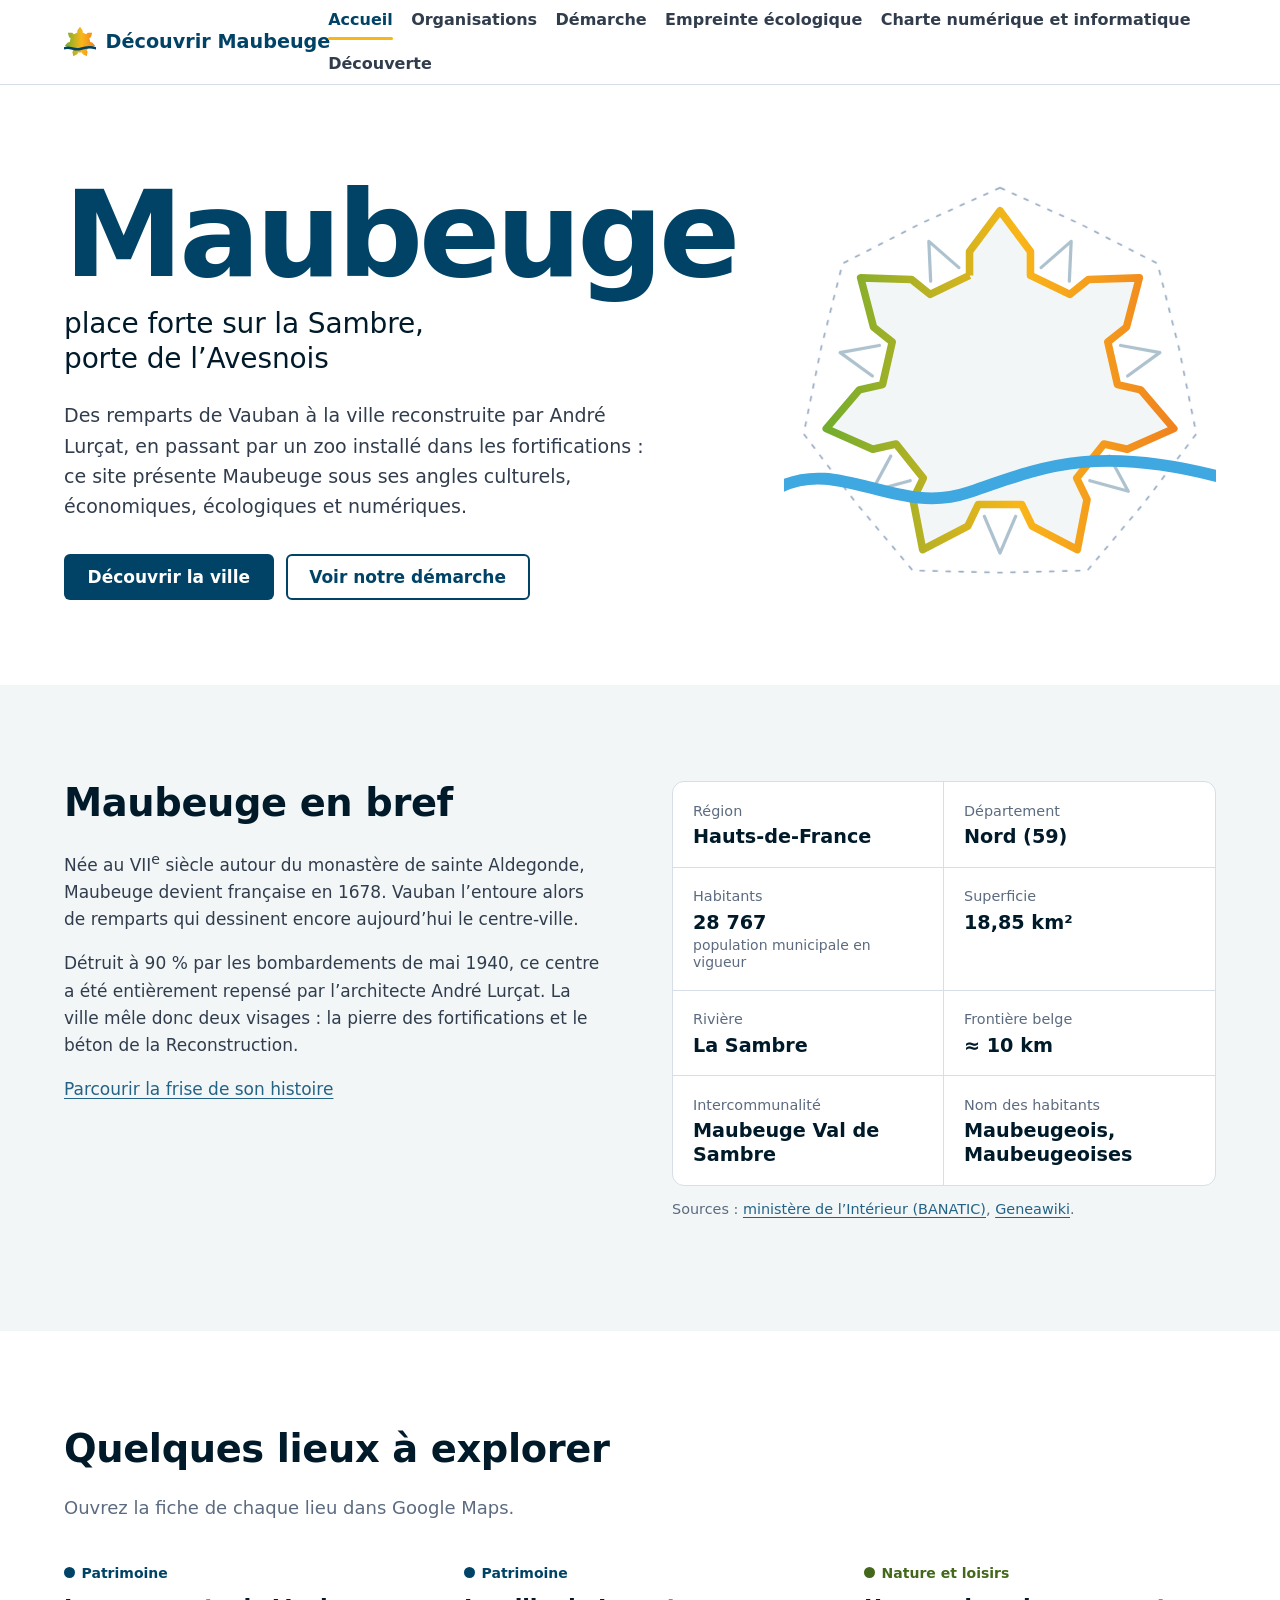
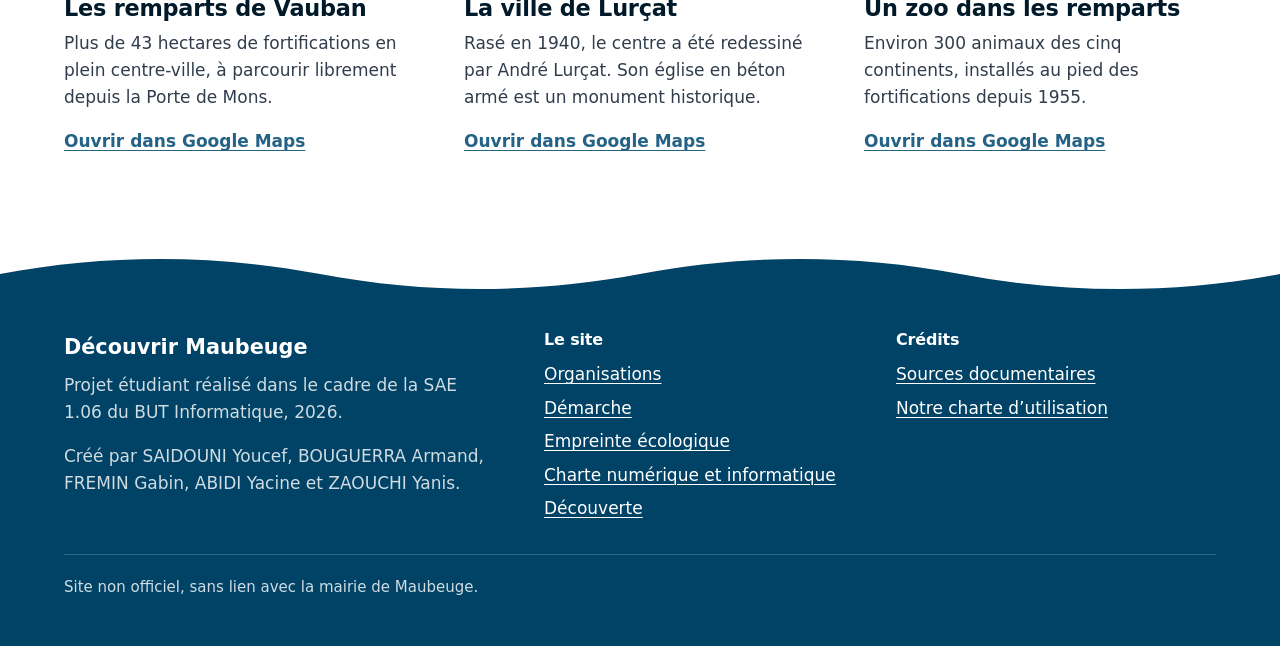
==== commit ad1addfb: "Add files via upload" ====
--- a/index.html
+++ b/index.html
@@ -5,9 +5,6 @@
   <meta name="viewport" content="width=device-width, initial-scale=1">
   <title>Découvrir Maubeuge — Accueil</title>
   <meta name="description" content="Site étudiant de découverte de Maubeuge : patrimoine, histoire, organisations locales, empreinte écologique et charte numérique.">
-  <link rel="preconnect" href="https://fonts.googleapis.com">
-  <link rel="preconnect" href="https://fonts.gstatic.com" crossorigin>
-  <link rel="stylesheet" href="https://fonts.googleapis.com/css2?family=Outfit:wght@500;600;700&family=Source+Sans+3:ital,wght@0,400;0,600;1,400&display=swap">
   <link rel="stylesheet" href="css/style.css">
   <link rel="stylesheet" href="css/accueil.css">
 </head>
@@ -18,17 +15,7 @@
   <header class="site-header">
     <div class="wrap site-header__inner">
       <a class="brand" href="index.html">
-        <svg class="brand__mark" viewBox="30 26 340 340" aria-hidden="true" focusable="false">
-          <defs>
-            <linearGradient id="brand-arc" x1="0" y1="0" x2="1" y2="0">
-              <stop offset="0" stop-color="#72AD2E"/>
-              <stop offset="0.55" stop-color="#F9B619"/>
-              <stop offset="1" stop-color="#F0831F"/>
-            </linearGradient>
-          </defs>
-          <path fill="url(#brand-arc)" d="M171.8 94.8 L171.8 72.7 L200.0 35.0 L228.2 72.7 L228.2 94.8 L264.7 112.4 L281.9 98.6 L329.0 97.1 L317.1 142.7 L299.8 156.5 L308.8 195.9 L330.3 200.8 L360.9 236.7 L317.8 255.8 L296.3 250.9 L271.0 282.5 L280.6 302.4 L271.6 348.7 L229.8 326.9 L220.2 307.0 L179.8 307.0 L170.2 326.9 L128.4 348.7 L119.4 302.4 L129.0 282.5 L103.7 250.9 L82.2 255.8 L39.1 236.7 L69.7 200.8 L91.2 195.9 L100.2 156.5 L82.9 142.7 L71.0 97.1 L118.1 98.6 L135.3 112.4 Z"/>
-          <path d="M40 262 C 95 238, 140 290, 200 270 S 305 240, 362 262" fill="none" stroke="#004366" stroke-width="26" stroke-linecap="round"/>
-        </svg>
+        <img class="brand__mark" src="img/logo.svg" alt="">
         <span>Découvrir Maubeuge</span>
       </a>
 
@@ -124,90 +111,30 @@
       </div>
     </section>
 
-    <!-- ============ SOMMAIRE DES 5 ONGLETS ============ -->
-    <section class="section" aria-labelledby="sommaire-titre">
+    <!-- ============ LIEUX À EXPLORER ============ -->
+    <section class="section" aria-labelledby="lieux-titre">
       <div class="wrap">
-        <h2 id="sommaire-titre">Le site en cinq onglets</h2>
-        <p class="section__intro">
-          Chaque onglet correspond à une partie du projet. Suivez l’ordre, ou commencez
-          directement par la découverte de la ville.
-        </p>
-
-        <ol class="sommaire">
-          <li>
-            <a class="sommaire__item" href="organisations.html">
-              <span class="sommaire__num" aria-hidden="true">1</span>
-              <span>
-                <span class="sommaire__title">Organisations</span>
-                <span class="sommaire__desc">Deux structures de Maubeuge&nbsp;: leurs missions, leurs activités et leur impact sur le territoire.</span>
-              </span>
-            </a>
-          </li>
-          <li>
-            <a class="sommaire__item" href="demarche.html">
-              <span class="sommaire__num" aria-hidden="true">2</span>
-              <span>
-                <span class="sommaire__title">Démarche</span>
-                <span class="sommaire__desc">Notre brainstorming, la liste des tâches, qui a fait quoi et dans quel ordre.</span>
-              </span>
-            </a>
-          </li>
-          <li>
-            <a class="sommaire__item" href="empreinte.html">
-              <span class="sommaire__num" aria-hidden="true">3</span>
-              <span>
-                <span class="sommaire__title">Empreinte écologique</span>
-                <span class="sommaire__desc">Les actions des deux organisations pour réduire leur impact, comparées dans un tableau, et d’autres pistes en carte mentale.</span>
-              </span>
-            </a>
-          </li>
-          <li>
-            <a class="sommaire__item" href="charte.html">
-              <span class="sommaire__num" aria-hidden="true">4</span>
-              <span>
-                <span class="sommaire__title">Charte numérique</span>
-                <span class="sommaire__desc">Les règles que notre groupe s’est fixées&nbsp;: sécurité, droit d’auteur, données personnelles, sobriété numérique.</span>
-              </span>
-            </a>
-          </li>
-          <li>
-            <a class="sommaire__item" href="decouverte.html">
-              <span class="sommaire__num" aria-hidden="true">5</span>
-              <span>
-                <span class="sommaire__title">Découvrir Maubeuge</span>
-                <span class="sommaire__desc">Histoire, patrimoine, culture et gastronomie, avec une carte, une frise et un quiz.</span>
-              </span>
-              <span class="sommaire__badge">Interactif</span>
-            </a>
-          </li>
-        </ol>
-      </div>
-    </section>
-
-    <!-- ============ TROIS LIEUX ============ -->
-    <section class="section section--alt" aria-labelledby="lieux-titre">
-      <div class="wrap">
-        <h2 id="lieux-titre">Trois lieux pour commencer</h2>
-        <p class="section__intro">Chacun s’ouvre directement sur la carte interactive.</p>
+        <h2 id="lieux-titre">Quelques lieux à explorer</h2>
+        <p class="section__intro">Ouvrez la fiche de chaque lieu dans Google Maps.</p>
 
         <ul class="teasers">
           <li class="teaser">
             <span class="tag tag--patrimoine">Patrimoine</span>
             <h3>Les remparts de Vauban</h3>
             <p>Plus de 43 hectares de fortifications en plein centre-ville, à parcourir librement depuis la Porte de Mons.</p>
-            <a href="decouverte.html#carte">Voir <span class="sr-only">les remparts </span>sur la carte</a>
+            <a href="https://www.google.com/maps/search/?api=1&amp;query=Porte%20de%20Mons%20Maubeuge">Ouvrir dans Google Maps <span class="sr-only">: les remparts de Vauban</span></a>
           </li>
           <li class="teaser">
             <span class="tag tag--patrimoine">Patrimoine</span>
             <h3>La ville de Lurçat</h3>
             <p>Rasé en 1940, le centre a été redessiné par André Lurçat. Son église en béton armé est un monument historique.</p>
-            <a href="decouverte.html#carte">Voir <span class="sr-only">l’église Saint-Pierre-Saint-Paul </span>sur la carte</a>
+            <a href="https://www.google.com/maps/search/?api=1&amp;query=Eglise%20Saint-Pierre-Saint-Paul%20Maubeuge">Ouvrir dans Google Maps <span class="sr-only">: l’église Saint-Pierre-Saint-Paul</span></a>
           </li>
           <li class="teaser">
             <span class="tag tag--nature">Nature et loisirs</span>
             <h3>Un zoo dans les remparts</h3>
             <p>Environ 300 animaux des cinq continents, installés au pied des fortifications depuis 1955.</p>
-            <a href="decouverte.html#carte">Voir <span class="sr-only">le zoo </span>sur la carte</a>
+            <a href="https://www.google.com/maps/search/?api=1&amp;query=Zoo%20de%20Maubeuge">Ouvrir dans Google Maps <span class="sr-only">: le zoo</span></a>
           </li>
         </ul>
       </div>
--- a/css/style.css
+++ b/css/style.css
@@ -63,8 +63,8 @@
   --gradient-arc: linear-gradient(90deg, #72AD2E, #F9B619 55%, #F0831F);
 
   /* --- Typographie --- */
-  --font-display: "Outfit", "Avenir Next", "Segoe UI", system-ui, sans-serif;
-  --font-text: "Source Sans 3", "Source Sans Pro", "Segoe UI", system-ui, sans-serif;
+  --font-display: "Avenir Next", "Segoe UI", system-ui, sans-serif;
+  --font-text: "Segoe UI", system-ui, sans-serif;
 
   /* --- Mise en page --- */
   --container: 72rem;
@@ -332,41 +332,35 @@
   background: var(--color-highlight);
 }
 
-.nav-toggle {
-  display: none;
-}
-
 @media (max-width: 68rem) {
   .site-nav {
-    position: absolute;
-    top: 100%;
-    left: 0;
-    right: 0;
-    display: block;
-    background: #fff;
-    border-bottom: 1px solid var(--color-border);
-    box-shadow: 0 12px 24px -12px rgba(0, 26, 42, 0.25);
+    width: 100%;
+    overflow-x: auto;
+    scrollbar-width: thin;
   }
 
   .site-nav ul {
+    flex-wrap: nowrap;
+    gap: 0.25rem;
+    padding-bottom: 0.5rem;
+  }
+
+  .site-nav a {
+    display: inline-block;
+    padding: 0.6rem 0.75rem;
+    white-space: nowrap;
+  }
+
+  .site-nav a::after {
+    left: 0.75rem;
+    right: 0.75rem;
+  }
+
+  .site-header__inner {
     flex-direction: column;
-    gap: 0;
-    padding: 0.5rem var(--gutter) 1rem;
-  }
-
-  .site-nav a {
-    display: block;
-    padding-block: 0.8rem;
-    border-bottom: 1px solid var(--bleu-50);
-  }
-
-  .site-nav a::after {
-    right: auto;
-    width: 2.5rem;
-  }
-
-  .site-header__inner {
-    position: relative;
+    align-items: stretch;
+    gap: 0.35rem;
+    padding-top: 0.55rem;
   }
 }
 
--- a/css/accueil.css
+++ b/css/accueil.css
@@ -187,75 +187,6 @@
   margin-top: 0.75rem;
 }
 
-/* ---------- Sommaire des onglets ---------- */
-.sommaire {
-  list-style: none;
-  margin: 0;
-  padding: 0;
-  border-top: 1px solid var(--color-border);
-}
-
-.sommaire li {
-  border-bottom: 1px solid var(--color-border);
-}
-
-.sommaire__item {
-  display: grid;
-  grid-template-columns: 4.5rem minmax(0, 1fr) auto;
-  align-items: baseline;
-  gap: 1rem;
-  padding: 1.35rem 1rem 1.35rem 0.5rem;
-  color: inherit;
-  text-decoration: none;
-  border-radius: var(--radius-s);
-  transition: background-color 0.15s ease;
-}
-
-.sommaire__item:hover {
-  background: var(--bleu-50);
-}
-
-.sommaire__num {
-  font-family: var(--font-display);
-  font-size: 2.4rem;
-  font-weight: 700;
-  line-height: 1;
-  color: var(--bleu-200);
-  text-align: center;
-  transition: color 0.15s ease;
-}
-
-.sommaire__item:hover .sommaire__num,
-.sommaire__item:focus-visible .sommaire__num {
-  color: var(--color-primary);
-}
-
-.sommaire__title {
-  display: block;
-  font-family: var(--font-display);
-  font-size: 1.35rem;
-  font-weight: 600;
-  color: var(--color-heading);
-  margin-bottom: 0.2rem;
-}
-
-.sommaire__desc {
-  display: block;
-  max-width: 60ch;
-  color: var(--color-muted);
-}
-
-.sommaire__badge {
-  align-self: center;
-  padding: 0.2rem 0.65rem;
-  border-radius: 999px;
-  background: var(--soleil-100);
-  color: var(--soleil-900);
-  font-size: 0.875rem;
-  font-weight: 600;
-  white-space: nowrap;
-}
-
 /* ---------- Trois lieux ---------- */
 .teasers {
   list-style: none;
@@ -310,16 +241,4 @@
     border-bottom: 1px solid var(--color-border);
   }
 
-  .sommaire__item {
-    grid-template-columns: 2.75rem minmax(0, 1fr);
-  }
-
-  .sommaire__num {
-    font-size: 1.8rem;
-  }
-
-  .sommaire__badge {
-    grid-column: 2;
-    justify-self: start;
-  }
-}
+}
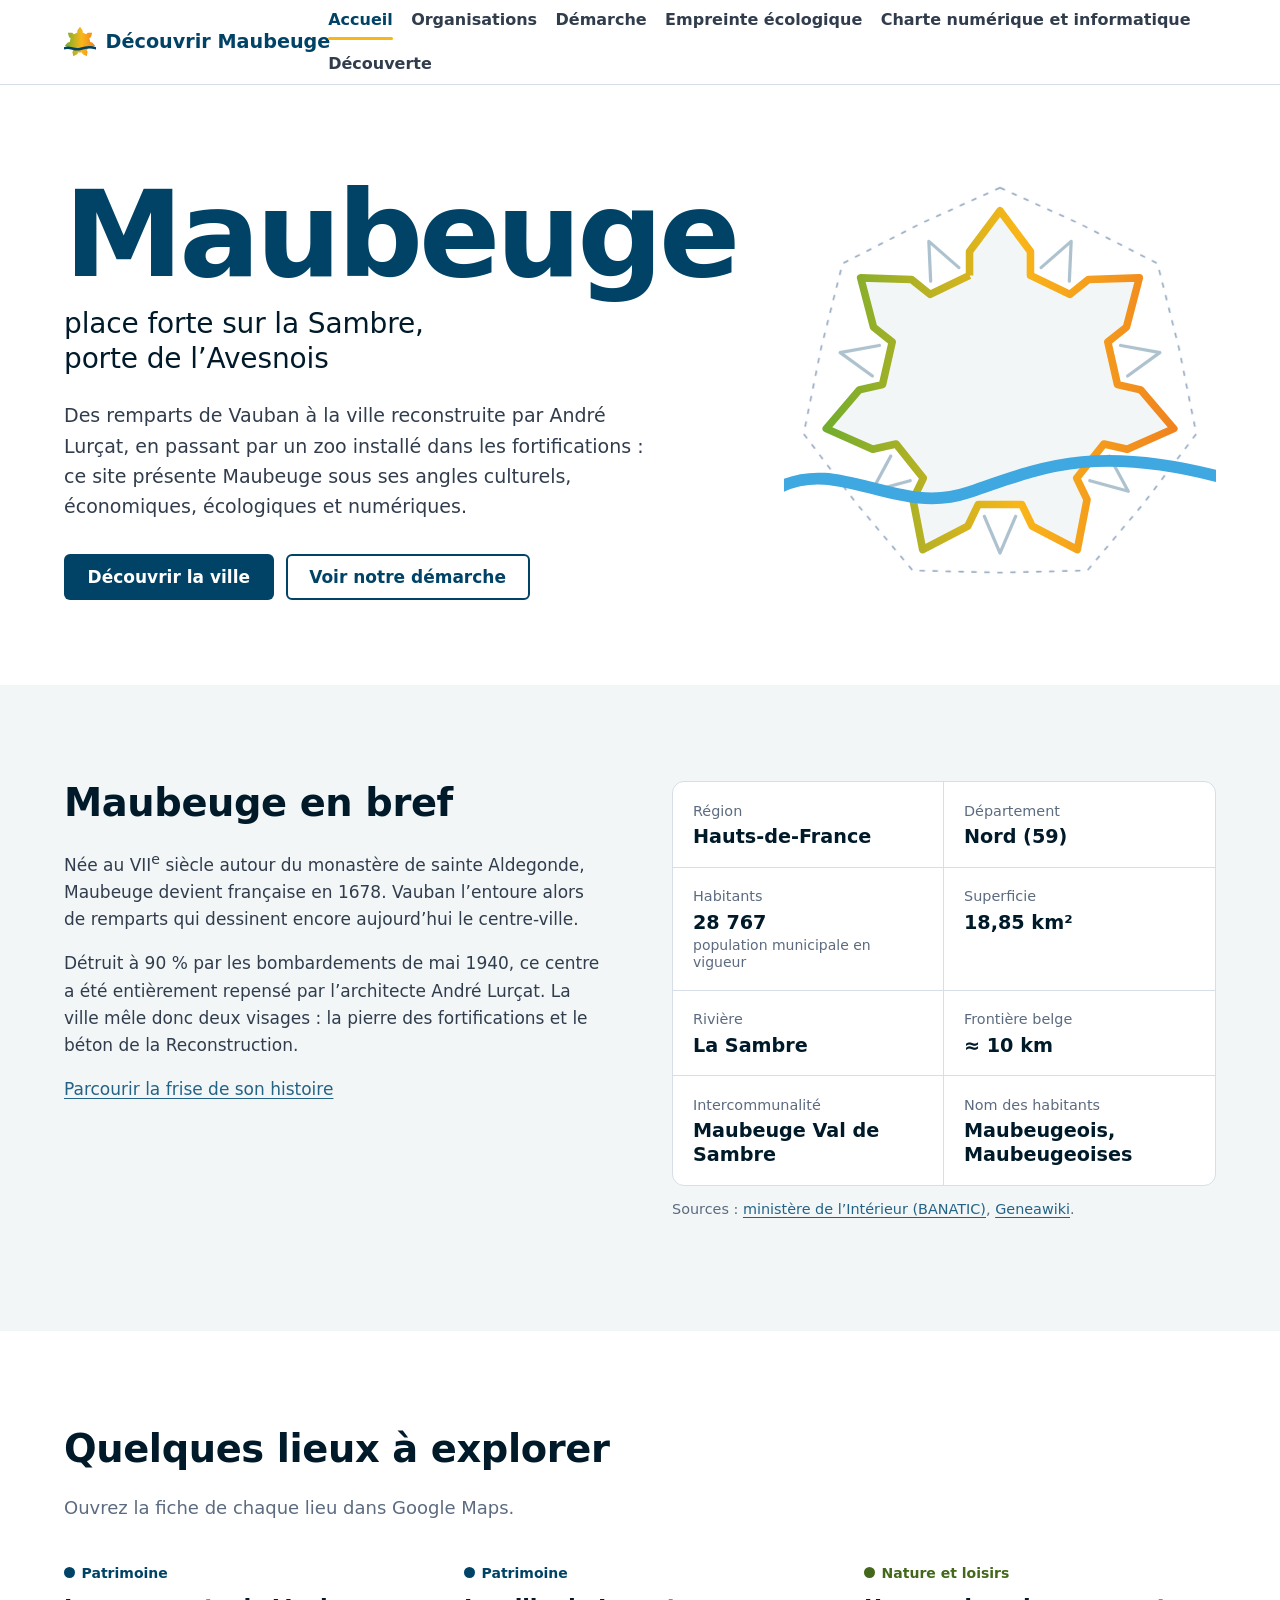
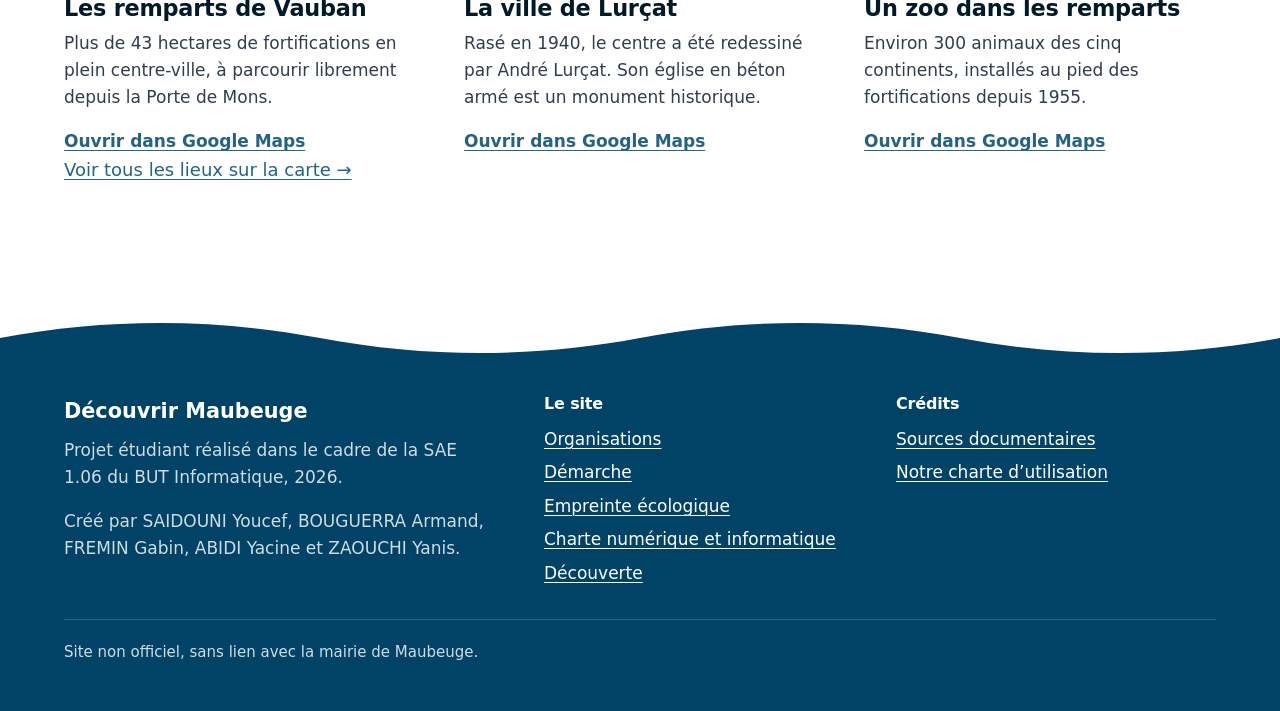
==== commit 9901fa43: "Add files via upload final polish" ====
--- a/index.html
+++ b/index.html
@@ -137,6 +137,7 @@
             <a href="https://www.google.com/maps/search/?api=1&amp;query=Zoo%20de%20Maubeuge">Ouvrir dans Google Maps <span class="sr-only">: le zoo</span></a>
           </li>
         </ul>
+        <p class="section__intro"><a href="decouverte.html#carte">Voir tous les lieux sur la carte →</a></p>
       </div>
     </section>
 
